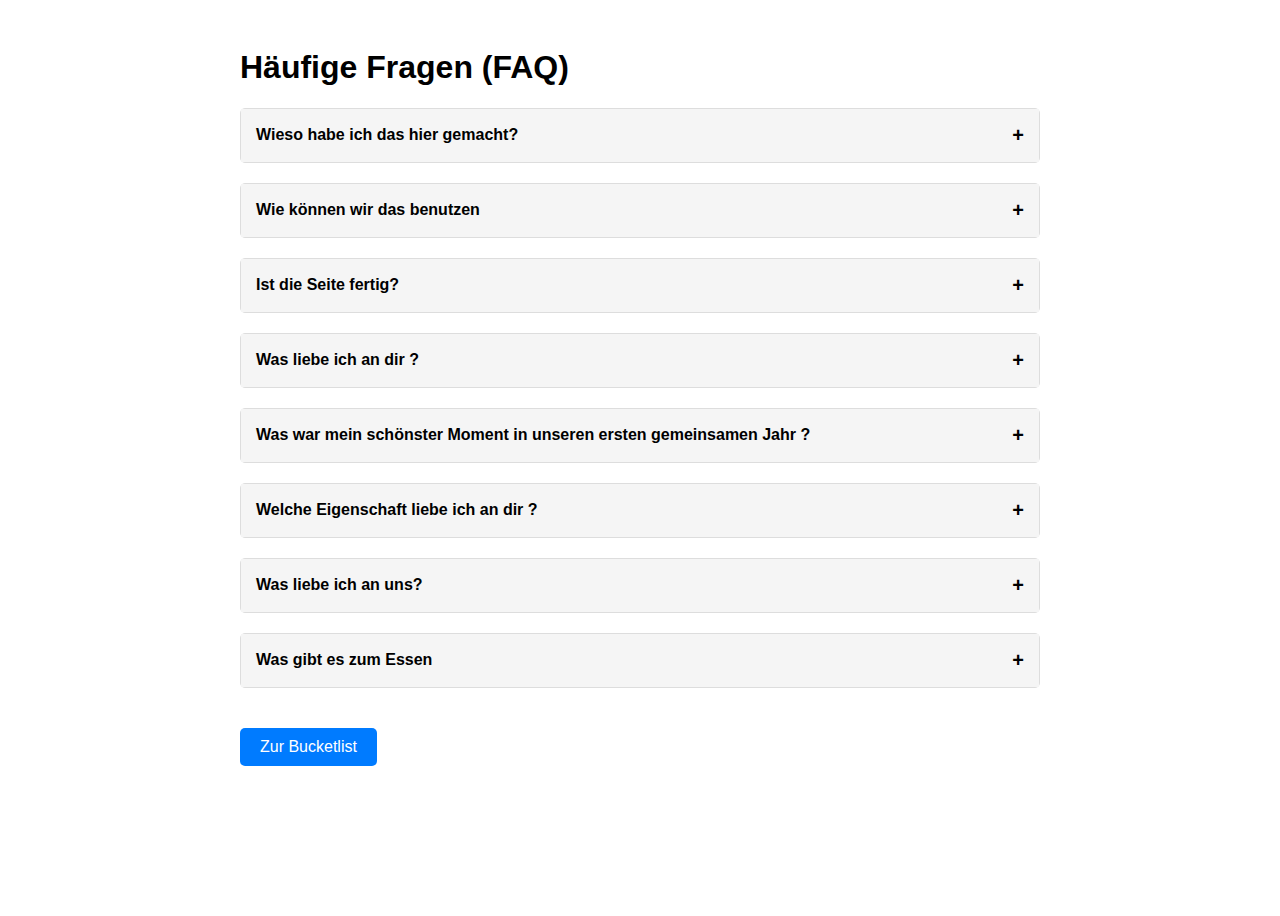
==== faq.html @ 1de347ae "Add files via upload" ====
<!DOCTYPE html>
<html lang="de">
<head>
    <meta charset="UTF-8">
    <meta name="viewport" content="width=device-width, initial-scale=1.0">
    <title>FAQ - Bucket List App</title>
    <link rel="stylesheet" href="faq_style.css">
</head>
<body>
    <div class="container">
        <h1>Häufige Fragen (FAQ)</h1>
        
        <div class="faq-item">
            <div class="faq-question">Wieso habe ich das hier gemacht?</div>
            <div class="faq-answer">weil ich dich liebe.</div>
        </div>
        
        <div class="faq-item">
            <div class="faq-question">Wie können wir das benutzen</div>
            <div class="faq-answer">Es sollte folgendermaßen funktionieren:
                1: Wir beide schreiben rein was wir dieses Jahr alles machen wollen.
                2: Sobald wir das gemacht haben können wir das Item abhacken.
                3: Beim Abhacken müssen wir einen kleinen Text drunter schreiben und ein Bild hochladen.
                4: In genau einem Jahr hbaen wir wunderbare Erinnerunge, an das was wir geschafft haben.
            </div>
        </div>
        
        <div class="faq-item">
            <div class="faq-question">Ist die Seite fertig?</div>
            <div class="faq-answer">Absolut nicht! Da musst du mir noch ein wenig Zeit geben. Ich muss noch eine Datenbank ranhängen und alle rechtschreibfehler rausFischern </div>
        </div>

        <div class="faq-item">
          <div class="faq-question">Was liebe ich an dir ?</div>
          <div class="faq-answer">Deine Augen. Da verlier ich mich jeden Tag neu drin!</div>
       </div>

       <div class="faq-item">
        <div class="faq-question">Was war mein schönster Moment in unseren ersten gemeinsamen Jahr ?</div>
        <div class="faq-answer">Der Linz Trip, dieses sorgenlose rumgetanze und rumgeschmuse </div>
       </div>

       <div class="faq-item">
        <div class="faq-question">Welche Eigenschaft liebe ich an dir ?</div>
        <div class="faq-answer">Du bist ganz oft so sorgendlos und denkst nicht viel nach. Du lebst einfach im hier und jetzt, daran beneid ich dich so sehr. Das gepaart mit deinem unglaublichen lebendigen Charakter geben mir den REst <3 lieb di</div>
       </div>

       <div class="faq-item">
          <div class="faq-question">Was liebe ich an uns?</div>
          <div class="faq-answer">Ich konnte mir nie vorstellen das ich mit einer PErson so viel Spaß haben kann. Wir verbringen zusammen die schönsten Tage und die schönsten Nächte. Die Zeit mit dir bleibt einfach stehen </div>
       </div>

       <div class="faq-item">
         <div class="faq-question">Was gibt es zum Essen</div>
         <div class="faq-answer">Gut n Ort zu haben wo solche unglaublich grundlegenden Fragen drin stehen. Wir wissens meistens nicht, aber hier würde ich mal vorschlagen dass ich mich drum kümmer #freefooddecision</div>
       </div>
          
        <a href="index.html" class="menu-btn">Zur Bucketlist</a>
    </div>

    <script>
        document.querySelectorAll('.faq-question').forEach(question => {
            question.addEventListener('click', () => {
                const faqItem = question.parentElement;
                faqItem.classList.toggle('active');
            });
        });
    </script>
</body>
</html>
---- faq_style.css ----
.container {
            max-width: 800px;
            margin: 0 auto;
            padding: 20px;
            font-family: Arial, sans-serif;
        }

        .faq-item {
            margin-bottom: 20px;
            border: 1px solid #ddd;
            border-radius: 5px;
        }

        .faq-question {
            background-color: #f5f5f5;
            padding: 15px;
            cursor: pointer;
            display: flex;
            justify-content: space-between;
            align-items: center;
            font-weight: bold;
        }

        .faq-answer {
            padding: 15px;
            display: none;
            border-top: 1px solid #ddd;
            background-color: #f5f5f5;
        }

        .faq-question::after {
            content: '+';
            font-size: 20px;
            transition: transform 0.3s ease;
        }

        .faq-item.active .faq-question::after {
            content: '-';
        }

        .faq-item.active .faq-answer {
            display: block;
        }

        .menu-btn {
            display: inline-block;
            padding: 10px 20px;
            background-color: #007bff;
            color: white;
            text-decoration: none;
            border-radius: 5px;
            margin-top: 20px;
        }

        .menu-btn:hover {
            background-color: #0056b3;
        }
        body {
          background-image: url('pictures/bg-green.jpg');
          background-size: cover;
          background-position: center;
          background-repeat: no-repeat;
          background-attachment: fixed;
          min-height: 100vh;
        }
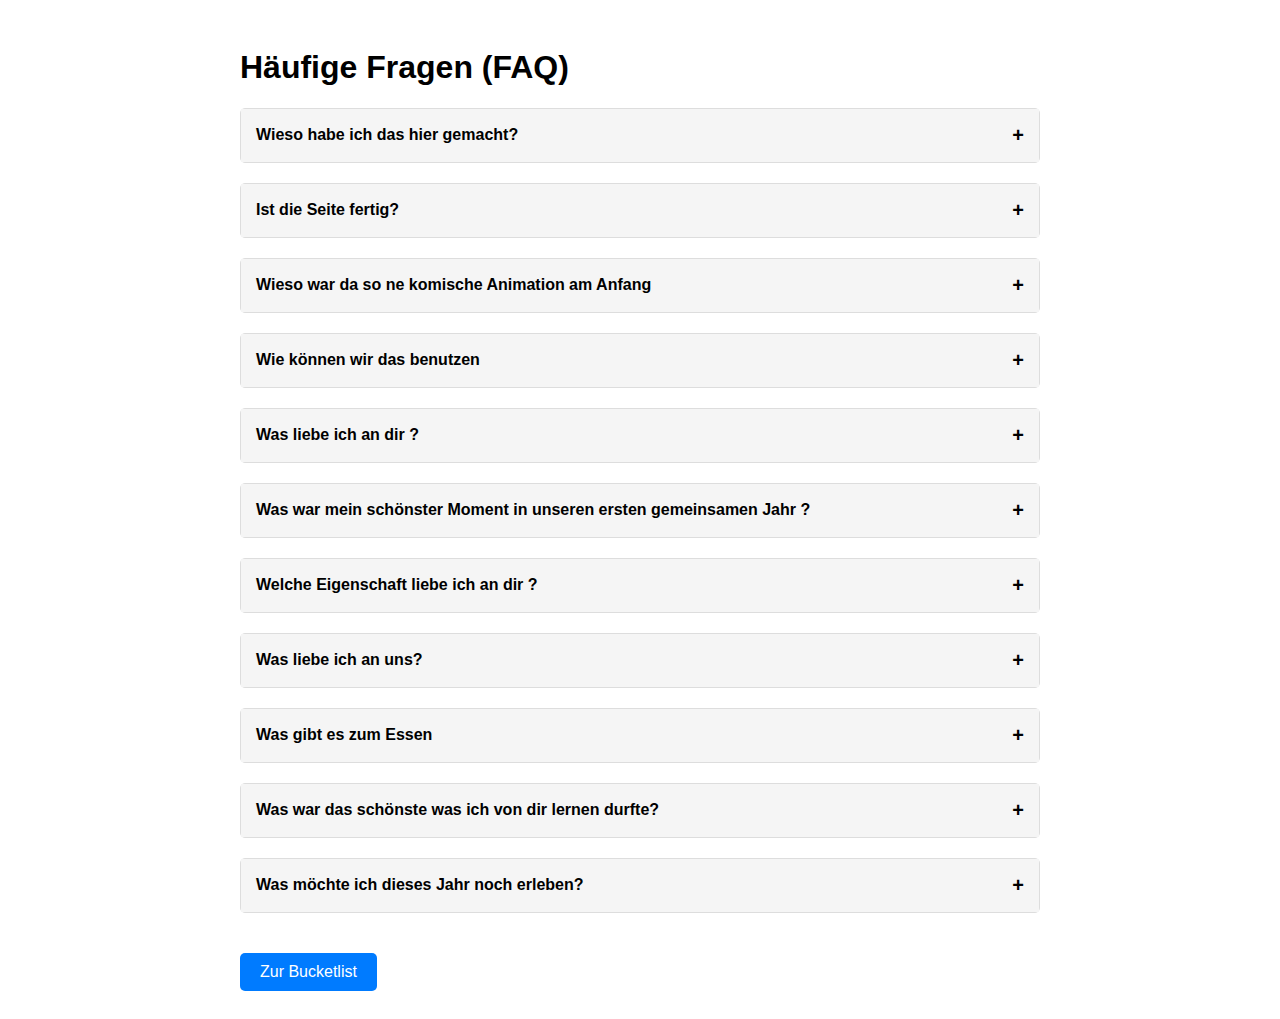
==== commit 582cf866: "Update faq.html" ====
--- a/faq.html
+++ b/faq.html
@@ -5,6 +5,7 @@
     <meta name="viewport" content="width=device-width, initial-scale=1.0">
     <title>FAQ - Bucket List App</title>
     <link rel="stylesheet" href="faq_style.css">
+    <link href="https://fonts.googleapis.com/css2?family=Pacifico&display=swap" rel="stylesheet">
 </head>
 <body>
     <div class="container">
@@ -13,6 +14,16 @@
         <div class="faq-item">
             <div class="faq-question">Wieso habe ich das hier gemacht?</div>
             <div class="faq-answer">weil ich dich liebe.</div>
+        </div>
+
+        <div class="faq-item">
+           <div class="faq-question">Ist die Seite fertig?</div>
+           <div class="faq-answer">Absolut nicht! Da musst du mir noch ein wenig Zeit geben. Ich muss noch eine Datenbank ranhängen und alle rechtschreibfehler rausFischern. Aktuell werden alle deine Daten nur in deiner Session gespeichert. Die sind morgen alle weg. Also geb dir noch nicht so viel mühe. Späterdann, ich werd nachschauen</div>
+        </div>
+
+        <div class="faq-item">
+          <div class="faq-question">Wieso war da so ne komische Animation am Anfang</div>
+          <div class="faq-answer">Naja, Programmierer schenken halt anders Blumen. Und die Blumen gibt es jedes Jahr am 20.11 </div>
         </div>
         
         <div class="faq-item">
@@ -23,11 +34,6 @@
                 3: Beim Abhacken müssen wir einen kleinen Text drunter schreiben und ein Bild hochladen.
                 4: In genau einem Jahr hbaen wir wunderbare Erinnerunge, an das was wir geschafft haben.
             </div>
-        </div>
-        
-        <div class="faq-item">
-            <div class="faq-question">Ist die Seite fertig?</div>
-            <div class="faq-answer">Absolut nicht! Da musst du mir noch ein wenig Zeit geben. Ich muss noch eine Datenbank ranhängen und alle rechtschreibfehler rausFischern </div>
         </div>
 
         <div class="faq-item">
@@ -54,6 +60,16 @@
          <div class="faq-question">Was gibt es zum Essen</div>
          <div class="faq-answer">Gut n Ort zu haben wo solche unglaublich grundlegenden Fragen drin stehen. Wir wissens meistens nicht, aber hier würde ich mal vorschlagen dass ich mich drum kümmer #freefooddecision</div>
        </div>
+
+       <div class="faq-item">
+         <div class="faq-question">Was war das schönste was ich von dir lernen durfte?</div>
+         <div class="faq-answer">Du lebst im hier und jetzt und schaffst es trotzdem keinen zu vernachlässigen</div>
+       </div>
+
+       <div class="faq-item">
+         <div class="faq-question">Was möchte ich dieses Jahr noch erleben?</div>
+         <div class="faq-answer">Ich will so oft wies geht neben dir aufwachen dürfen! Ich genies jede Sekunde mit dir und wenn wir dann noch in den Bergen in Österreich oder an der Cote d'Azure aufwachen ist des n fettes Plus :)</div>
+       </div>
           
         <a href="index.html" class="menu-btn">Zur Bucketlist</a>
     </div>
@@ -67,4 +83,4 @@
         });
     </script>
 </body>
-</html>+</html>
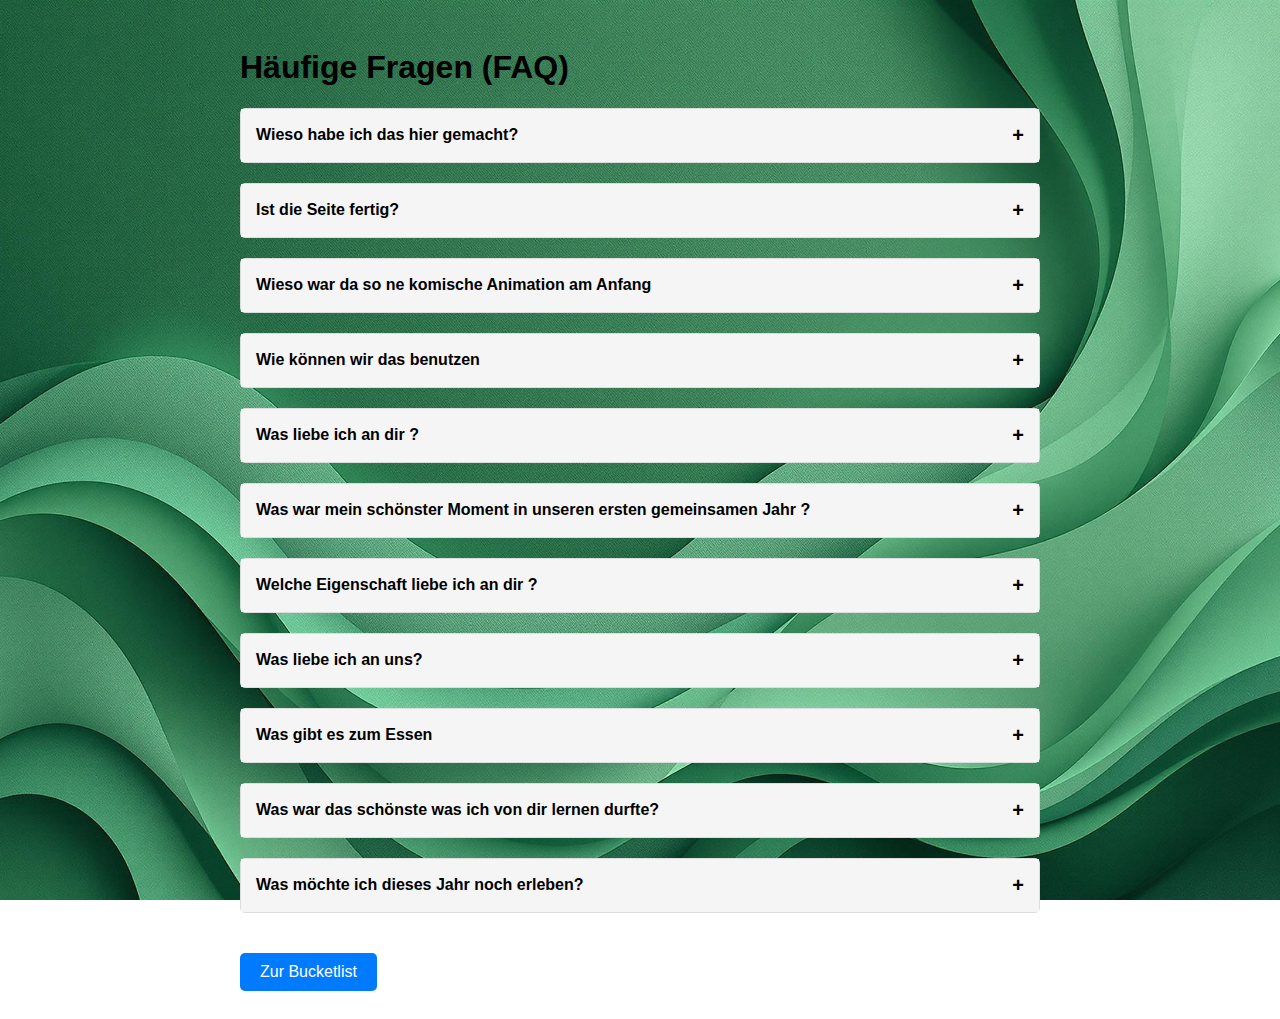
==== commit 7212ec86: "try db" ====
--- a/faq.html
+++ b/faq.html
@@ -10,7 +10,7 @@
 <body>
     <div class="container">
         <h1>Häufige Fragen (FAQ)</h1>
-        
+
         <div class="faq-item">
             <div class="faq-question">Wieso habe ich das hier gemacht?</div>
             <div class="faq-answer">weil ich dich liebe.</div>
@@ -18,7 +18,7 @@
 
         <div class="faq-item">
            <div class="faq-question">Ist die Seite fertig?</div>
-           <div class="faq-answer">Absolut nicht! Da musst du mir noch ein wenig Zeit geben. Ich muss noch eine Datenbank ranhängen und alle rechtschreibfehler rausFischern. Aktuell werden alle deine Daten nur in deiner Session gespeichert. Die sind morgen alle weg. Also geb dir noch nicht so viel mühe. Späterdann, ich werd nachschauen</div>
+           <div class="faq-answer">Absolut nicht, aber die Datenbank ist schon fertig! Da musst du mir noch ein wenig Zeit geben. Ich muss noch eine Datenbank ranhängen und alle rechtschreibfehler rausFischern. Aktuell werden alle deine Daten nur in deiner Session gespeichert. Die sind morgen alle weg. Also geb dir noch nicht so viel mühe. Späterdann, ich werd nachschauen</div>
         </div>
 
         <div class="faq-item">
--- a/faq_style.css
+++ b/faq_style.css
@@ -56,10 +56,10 @@
             background-color: #0056b3;
         }
         body {
-          background-image: url('pictures/bg-green.jpg');
+          background-image: url('bg-green.jpg');
           background-size: cover;
           background-position: center;
           background-repeat: no-repeat;
           background-attachment: fixed;
           min-height: 100vh;
-        }+        }
